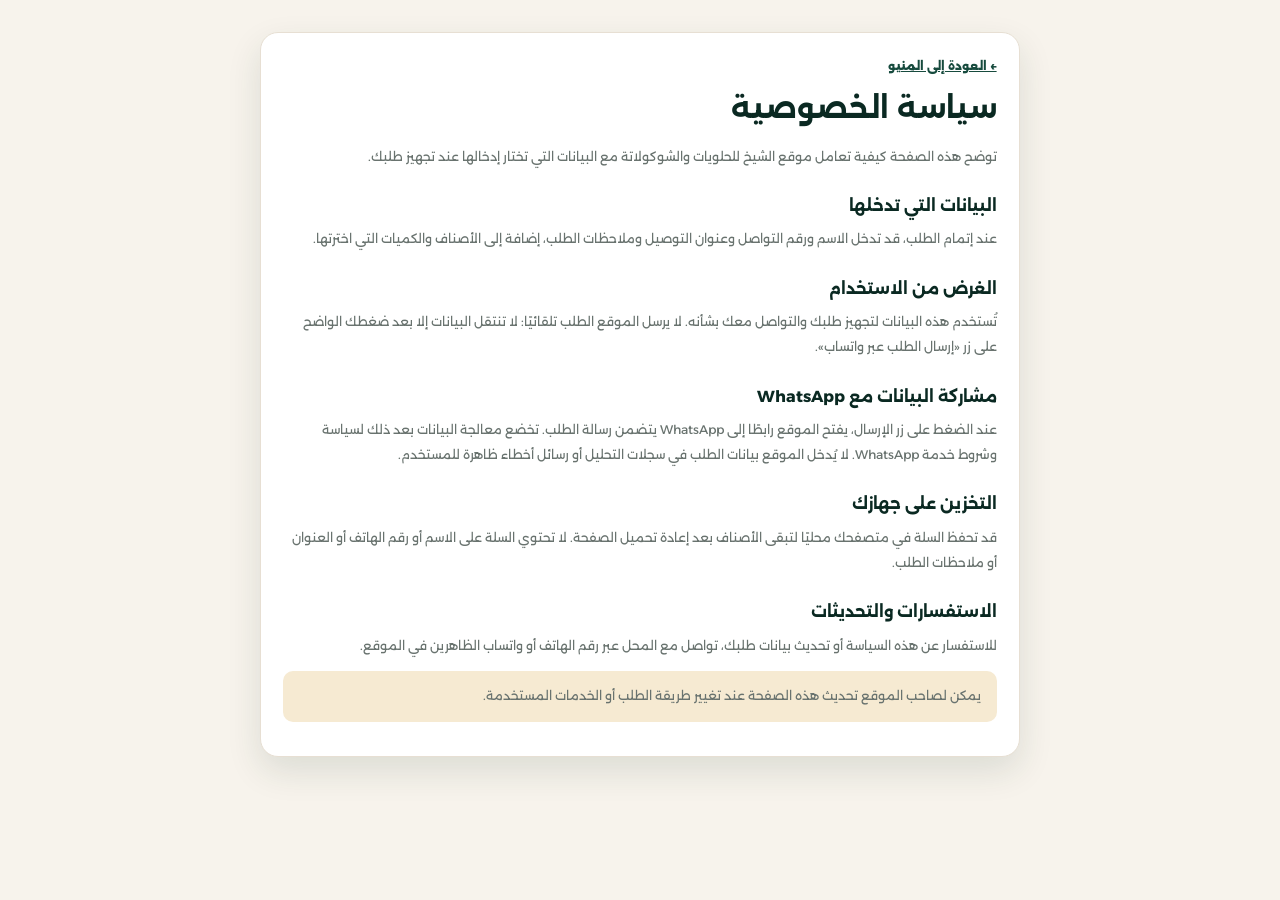
==== privacy.html @ 56fa26df "Add files via upload" ====
<!doctype html>
<html lang="ar" dir="rtl">
  <head>
    <meta charset="utf-8">
    <meta name="viewport" content="width=device-width, initial-scale=1">
    <meta name="description" content="سياسة خصوصية موقع الشيخ للحلويات والشوكولاتة.">
    <meta name="robots" content="index, follow">
    <meta name="referrer" content="strict-origin-when-cross-origin">
    <title>سياسة الخصوصية | الشيخ للحلويات</title>
    <link rel="canonical" href="https://alsheikh.com.ly/privacy.html">
    <link rel="icon" href="images/logo-al-sheikh.jpg" type="image/jpeg">
    <link rel="preconnect" href="https://fonts.googleapis.com">
    <link rel="preconnect" href="https://fonts.gstatic.com" crossorigin>
    <link href="https://fonts.googleapis.com/css2?family=Alexandria:wght@400;500;600;700;800&display=swap" rel="stylesheet">
    <link rel="stylesheet" href="style.css">
  </head>
  <body class="information-page">
    <main class="container policy-content">
      <a class="back-link" href="index.html">← العودة إلى المنيو</a>
      <h1>سياسة الخصوصية</h1>
      <p>توضح هذه الصفحة كيفية تعامل موقع الشيخ للحلويات والشوكولاتة مع البيانات التي تختار إدخالها عند تجهيز طلبك.</p>
      <h2>البيانات التي تدخلها</h2>
      <p>عند إتمام الطلب، قد تدخل الاسم ورقم التواصل وعنوان التوصيل وملاحظات الطلب، إضافة إلى الأصناف والكميات التي اخترتها.</p>
      <h2>الغرض من الاستخدام</h2>
      <p>تُستخدم هذه البيانات لتجهيز طلبك والتواصل معك بشأنه. لا يرسل الموقع الطلب تلقائيًا: لا تنتقل البيانات إلا بعد ضغطك الواضح على زر «إرسال الطلب عبر واتساب».</p>
      <h2>مشاركة البيانات مع WhatsApp</h2>
      <p>عند الضغط على زر الإرسال، يفتح الموقع رابطًا إلى WhatsApp يتضمن رسالة الطلب. تخضع معالجة البيانات بعد ذلك لسياسة وشروط خدمة WhatsApp. لا يُدخل الموقع بيانات الطلب في سجلات التحليل أو رسائل أخطاء ظاهرة للمستخدم.</p>
      <h2>التخزين على جهازك</h2>
      <p>قد تحفظ السلة في متصفحك محليًا لتبقى الأصناف بعد إعادة تحميل الصفحة. لا تحتوي السلة على الاسم أو رقم الهاتف أو العنوان أو ملاحظات الطلب.</p>
      <h2>الاستفسارات والتحديثات</h2>
      <p>للاستفسار عن هذه السياسة أو تحديث بيانات طلبك، تواصل مع المحل عبر رقم الهاتف أو واتساب الظاهرين في الموقع.</p>
      <p class="policy-note">يمكن لصاحب الموقع تحديث هذه الصفحة عند تغيير طريقة الطلب أو الخدمات المستخدمة.</p>
    </main>
  </body>
</html>
---- style.css ----
:root {
  --green:#174b3e;
  --deep:#0a2922;
  --gold:#d9ad5d;
  --gold-soft:#f6ead2;
  --paper:#f7f3ec;
  --ink:#1a2521;
  --muted:#69736f;
  --line:#e7dfd3;
  --white:#fff;
  --shadow:0 14px 34px rgba(21,55,44,.12);
  --shadow-lg:0 22px 50px rgba(10,41,34,.18);
  --radius:18px
}
* {
  box-sizing:border-box
}
html {
  scroll-behavior:smooth
}
body {
  margin:0;
  padding-bottom:72px;
  background:var(--paper);
  color:var(--ink);
  font-family:Alexandria,Tahoma,sans-serif
}
a {
  color:inherit
}
button,input,textarea { font:inherit }
button:focus-visible,a:focus-visible,input:focus-visible,textarea:focus-visible {
  outline:3px solid rgba(217,173,93,.75);
  outline-offset:3px
}
.container {
  width:min(100% - 32px,1160px);
  margin-inline:auto
}
.skip-link {
  position:absolute;
  top:-100px;
  right:1rem;
  z-index:20;
  padding:.7rem 1rem;
  background:var(--gold);
  color:var(--deep);
  border-radius:0 0 .8rem .8rem
}
.skip-link:focus {
  top:0
}
.hero {
  min-height:492px;
  position:relative;
  overflow:hidden;
  color:var(--white);
  background:radial-gradient(circle at 16% 74%,rgba(217,173,93,.27),transparent 20%),radial-gradient(circle at 96% 6%,rgba(255,255,255,.09),transparent 22%),linear-gradient(145deg,var(--deep),var(--green))
}
.hero:after {
  content:"";
  position:absolute;
  inset:auto -25% -190px auto;
  width:410px;
  height:410px;
  border:1px solid rgba(255,255,255,.1);
  border-radius:50%
}
.nav {
  height:78px;
  position:relative;
  z-index:2;
  display:flex;
  align-items:center;
  justify-content:space-between
}
.brand,.footer-brand {
  display:flex;
  align-items:center;
  gap:10px;
  text-decoration:none
}
.brand-mark {
  width:46px;
  height:46px;
  display:block;
  overflow:hidden;
  border-radius:50%;
  background:var(--deep)
}
.brand-mark img {
  display:block;
  width:100%;
  height:100%;
  object-fit:cover;
  transform:scale(1.31)
}
.brand span,.footer-brand span {
  display:grid;
  gap:2px
}
.brand b {
  color:var(--gold);
  font-size:1rem
}
.brand small,.footer-brand small {
  font-size:.58rem;
  color:rgba(255,255,255,.7)
}
.nav-actions {
  display:flex;
  align-items:center;
  gap:7px;
  direction:ltr
}
.icon-link {
  display:grid;
  place-items:center;
  width:38px;
  height:38px;
  border-radius:50%;
  background:rgba(255,255,255,.12);
  text-decoration:none;
  transition:transform .2s ease,background .2s ease
}
.icon-link:hover { transform:translateY(-2px); background:rgba(255,255,255,.22) }
.icon-link svg { width:19px; height:19px }
.instagram-link svg { fill:none; stroke:currentColor; stroke-width:1.8 }
.facebook-link svg,.whatsapp-link svg { fill:currentColor }
.whatsapp-link { color:#fff }
.whatsapp-link:hover { background:#25d366; color:#073d25 }
.call-link {
  display:flex;
  align-items:center;
  justify-content:center;
  gap:.45rem;
  width:38px;
  height:38px;
  overflow:hidden;
  border-radius:50%;
  background:var(--gold);
  color:var(--deep);
  text-decoration:none;
  transition:transform .2s ease,background .2s ease
}
.call-link:hover { transform:translateY(-2px) }
.call-link svg { width:18px; height:18px; fill:currentColor; flex:0 0 auto }
.contact-label { display:none; white-space:nowrap }
.hero-content {
  position:relative;
  z-index:1;
  min-height:414px;
  display:flex;
  align-items:flex-start;
  padding-top:54px
}
.hero-copy {
  position:relative;
  z-index:1;
  max-width:330px
}
.kicker {
  margin:0 0 .65rem;
  color:var(--gold);
  font-size:.67rem;
  font-weight:800;
  letter-spacing:.13em
}
.hero h1 {
  margin:0;
  font-size:clamp(2.15rem,10vw,3.45rem);
  line-height:1.23;
  letter-spacing:-.055em
}
.hero-copy>p:not(.kicker) {
  margin:1rem 0 0;
  color:rgba(255,255,255,.82);
  font-size:.78rem;
  line-height:1.95
}
.hero-actions {
  display:grid;
  grid-template-columns:1.25fr 1fr;
  gap:.55rem;
  margin-top:1.55rem
}
.button {
  display:flex;
  justify-content:center;
  align-items:center;
  gap:.45rem;
  min-height:48px;
  border-radius:12px;
  padding:.7rem;
  text-decoration:none;
  font-size:.71rem;
  font-weight:800
}
.button-gold {
  background:var(--gold);
  color:var(--deep);
  box-shadow:0 8px 18px rgba(0,0,0,.18);
  transition:transform .2s ease,box-shadow .2s ease,background .2s ease
}
.button-ghost {
  border:1px solid rgba(255,255,255,.35);
  color:#fff;
  transition:transform .2s ease,background .2s ease,border-color .2s ease
}
.button:hover { transform:translateY(-2px) }
.button-ghost:hover { background:rgba(255,255,255,.12); border-color:rgba(255,255,255,.7) }
.hero-art {
  position:absolute;
  left:-68px;
  bottom:10px;
  width:205px;
  height:205px;
  opacity:.46;
  transform:rotate(8deg)
}
.hero-art:before {
  content:"";
  position:absolute;
  inset:-12px;
  border:1px solid rgba(217,173,93,.75);
  border-radius:46% 54% 52% 48%
}
.hero-art img {
  width:100%;
  height:100%;
  object-fit:cover;
  border:7px solid rgba(255,255,255,.12);
  border-radius:48% 52% 43% 57%;
  box-shadow:var(--shadow-lg)
}
.spark {
  position:absolute;
  width:9px;
  height:9px;
  background:var(--gold);
  transform:rotate(45deg)
}
.spark-one {
  top:-4px;
  right:10%
}
.spark-two {
  bottom:7%;
  left:-10px;
  width:6px;
  height:6px
}
.intro {
  position:relative;
  z-index:2;
  display:flex;
  overflow:auto;
  margin-top:-17px;
  background:var(--white);
  border:1px solid var(--line);
  border-radius:15px;
  box-shadow:0 11px 25px rgba(23,75,62,.09);
  scrollbar-width:none
}
.intro::-webkit-scrollbar {
  display:none
}
.intro div {
  min-width:155px;
  padding:1rem 1.1rem;
  display:grid;
  gap:.3rem;
  border-left:1px solid var(--line)
}
.intro div:last-child {
  border:0
}
.intro strong {
  color:var(--green);
  font-size:.71rem
}
.intro span {
  color:var(--muted);
  font-size:.57rem;
  line-height:1.6
}
.menu-section {
  padding:3.2rem 0 3rem
}
.section-head {
  display:grid;
  gap:1.25rem;
  margin-bottom:1.3rem
}
.section-head h2 {
  margin:0;
  font-size:1.85rem;
  letter-spacing:-.05em
}
.section-description {
  margin:.6rem 0 0;
  color:var(--muted);
  font-size:.67rem;
  line-height:1.8
}
.search {
  height:50px;
  display:flex;
  width:100%;
  max-width:100%;
  align-items:center;
  gap:.65rem;
  padding:0 1rem;
  background:var(--white);
  border:1px solid var(--line);
  border-radius:13px;
  box-shadow:0 5px 14px rgba(45,50,45,.04);
  color:var(--green);
  transform:none;
  transition:border-color .16s ease,box-shadow .16s ease
}
.search:focus-within {
  transform:none;
  border-color:var(--green);
  box-shadow:0 5px 14px rgba(45,50,45,.04)
}
.search span {
  font-size:1.35rem
}
.search input {
  flex:1 1 0;
  min-width:0;
  width:100%;
  border:0;
  outline:0;
  background:transparent;
  color:var(--ink);
  font:inherit;
  font-size:.75rem;
  transform:none;
  transition:none;
  appearance:none;
  -webkit-appearance:none
}
.categories {
  display:flex;
  gap:.55rem;
  overflow-x:auto;
  margin:0 -16px 1.4rem;
  padding:0 16px .3rem;
  scrollbar-width:none
}
.categories::-webkit-scrollbar {
  display:none
}
.category {
  flex:0 0 auto;
  min-height:39px;
  padding:.55rem .9rem;
  border:1px solid #d8d5cc;
  border-radius:999px;
  background:#fff;
  color:var(--green);
  font:700 .64rem Alexandria,Tahoma,sans-serif
}
.category.active {
  background:var(--green);
  border-color:var(--green);
  color:#fff;
  box-shadow:0 6px 13px rgba(23,75,62,.18)
}
.menu-grid {
  display:grid;
  grid-template-columns:repeat(2,minmax(0,1fr));
  gap:.8rem
}
.menu-category-title,.menu-family-title {
  grid-column:1 / -1;
  font-weight:800
}
.menu-category-title {
  margin-top:.65rem;
  padding:.75rem .9rem;
  border-radius:12px;
  background:var(--green);
  color:#fff;
  font-size:.82rem;
  box-shadow:0 7px 16px rgba(23,75,62,.13)
}
.menu-family-title {
  display:flex;
  align-items:center;
  gap:.55rem;
  margin-top:.35rem;
  color:var(--green);
  font-size:.72rem
}
.menu-family-title::after {
  content:"";
  height:1px;
  flex:1;
  background:var(--line)
}
.item {
  overflow:hidden;
  background:var(--white);
  border:1px solid var(--line);
  border-radius:var(--radius);
  box-shadow:0 5px 14px rgba(34,43,38,.05)
}
.item-photo {
  position:relative;
  aspect-ratio:1/1;
  overflow:hidden;
  background:linear-gradient(135deg,#f5ecde,#dcc293)
}
.item-photo:after {
  content:"";
  position:absolute;
  inset:auto 0 0;
  height:30%;
  background:linear-gradient(transparent,rgba(0,0,0,.18))
}
.item-photo img {
  display:block;
  width:100%;
  height:100%;
  object-fit:cover;
  transition:transform .35s ease
}
.item:hover .item-photo img { transform:scale(1.04) }
.item-photo.has-image-fallback { background:radial-gradient(circle at 50% 42%,#fff 0 18%,transparent 19%),linear-gradient(135deg,#f7efdf,#d8b46d) }
.item-photo img.is-logo-fallback { object-fit:cover; padding:0; transform:none; filter:none }
.item-photo img.is-loaded { animation:photo-in .35s ease-out }
.item { content-visibility:auto; contain-intrinsic-size:auto 430px }
@media (prefers-reduced-motion:reduce) {
  *,*::before,*::after { scroll-behavior:auto !important; animation-duration:.01ms !important; transition-duration:.01ms !important }
}
@keyframes photo-in { from { opacity:.55; transform:scale(1.025) } to { opacity:1; transform:scale(1) } }
.item-body {
  padding:.9rem;
  text-align:center
}
.item-category {
  display:inline-block;
  padding:.3rem .65rem;
  border-radius:999px;
  background:var(--gold-soft);
  color:#886227;
  font-size:.56rem;
  font-weight:800
}
.item h3 {
  min-height:2.8em;
  margin:.55rem 0 .35rem;
  color:var(--deep);
  font-size:.82rem;
  line-height:1.6
}
.item-order {
  display:flex;
  align-items:center;
  justify-content:center;
  gap:.45rem;
  min-height:42px;
  margin-top:.7rem;
  border:0;
  border-radius:11px;
  background:var(--green);
  color:#fff;
  box-shadow:0 6px 13px rgba(23,75,62,.18);
  font-size:.68rem;
  font-weight:800;
  transition:transform .2s ease,background .2s ease,box-shadow .2s ease
}
.item-price {
  margin:.4rem 0 .65rem;
  color:var(--muted);
  font-size:.62rem
}
.item-price strong { color:var(--green) }
.item-price .price-on-request { color:#9a6c24 }
.item-help { margin:.65rem 0; color:var(--muted); font-size:.56rem; line-height:1.7 }
.item-order-icon { font-size:.9rem; line-height:1 }
.image-placeholder {
  display:grid;
  align-content:center;
  justify-items:center;
  gap:.4rem;
  width:100%;height:100%;
  background:linear-gradient(135deg,#eee5d8,#d7b77c);
  color:var(--green);font-size:.68rem;font-weight:700;
  text-align:center
}
.image-placeholder::before { content:"✦"; color:#9a6c24; font-size:1.25rem }
.pack-control,.quantity-control {
  display:grid;justify-items:center;gap:.35rem;
  margin:.65rem 0;color:var(--muted);font-size:.58rem
}
.control-label { color:var(--muted); font-weight:700 }
.control-buttons { display:flex;align-items:center;justify-content:center;gap:.55rem }
.unit-label { color:var(--muted); font-size:.55rem }
.pack-control button,.quantity-control button,.cart-line-actions button {
  display:grid;place-items:center;width:32px;height:32px;border:1px solid #cfb783;
  border-radius:9px;background:#fff;color:var(--green);font:700 1.25rem Arial;cursor:pointer
}
.pack-control output,.quantity-control output { min-width:58px;text-align:center;color:var(--deep);font-size:.75rem;font-weight:800 }
.item-order { width:100%;cursor:pointer;font-family:inherit }
.item-order:hover { background:#103c31;transform:translateY(-2px);box-shadow:0 9px 18px rgba(23,75,62,.23) }
.cart-toggle {
  position:fixed;z-index:10;right:auto;left:18px;bottom:84px;display:flex;align-items:center;gap:.5rem;
  border:0;border-radius:999px;padding:.85rem 1.05rem;background:var(--gold);color:var(--deep);
  box-shadow:0 10px 25px rgba(0,0,0,.22);font:800 .7rem Alexandria,Tahoma,sans-serif;cursor:pointer;
  transition:transform .2s ease,box-shadow .2s ease
}
.cart-toggle:hover { transform:translateY(-2px);box-shadow:0 14px 28px rgba(0,0,0,.25) }
.cart-toggle span { display:grid;place-items:center;min-width:20px;height:20px;border-radius:50%;background:var(--deep);color:#fff;font-size:.6rem }
.cart-toast {
  position:fixed;z-index:21;right:auto;left:18px;bottom:138px;margin:0;padding:.7rem .9rem;
  border-radius:9px;background:var(--deep);color:#fff;box-shadow:0 8px 18px rgba(0,0,0,.18);
  font-size:.62rem;font-weight:700
}
.cart-backdrop { position:fixed;inset:0;z-index:19;background:rgba(5,26,20,.52) }
.cart-open { overflow:hidden }
.cart-panel {
  position:fixed;z-index:20;top:0;bottom:0;right:auto;left:0;width:min(calc(100% - 16px),440px);padding:1rem;
  overflow:auto;background:var(--paper);box-shadow:12px 0 40px rgba(0,0,0,.22);transform:translateX(-110%);transition:transform .28s cubic-bezier(.2,.75,.2,1)
}
.cart-panel.open { transform:translateX(0) }
.cart-head { position:sticky;top:-1rem;z-index:2;display:flex;align-items:center;justify-content:space-between;padding:1rem 0;border-bottom:1px solid var(--line);background:var(--paper) }
.cart-head h2,.checkout-form h3 { margin:0;color:var(--green);font-size:1rem }
.close-button { display:grid;place-items:center;width:34px;height:34px;border:1px solid var(--line);border-radius:50%;background:#fff;color:var(--green);font-size:1.5rem;line-height:1;cursor:pointer }
.cart-items { display:grid;gap:.65rem;max-height:38vh;margin:1rem 0;overflow:auto;overscroll-behavior:contain;padding-left:.2rem }
.cart-line { display:flex;align-items:center;justify-content:space-between;gap:.6rem;padding:.85rem;background:#fff;border:1px solid var(--line);border-radius:13px;font-size:.68rem;box-shadow:0 3px 10px rgba(34,43,38,.04) }
.cart-line strong { color:var(--green) }.cart-line small { display:block;margin-top:.28rem;color:var(--muted);font-size:.56rem;line-height:1.65 }
.cart-line-actions { display:flex;align-items:center;gap:.4rem;flex:0 0 auto }.cart-line-actions b{min-width:20px;text-align:center;color:var(--green)}
.cart-empty { text-align:center;color:var(--muted);font-size:.72rem;padding:1.3rem 0 }
.cart-total { display:flex;justify-content:space-between;align-items:center;margin-top:.75rem;padding:1rem;background:var(--deep);border-radius:13px;color:#fff;font-size:.73rem }.cart-total strong{color:var(--gold);font-size:.9rem}
.cart-note { margin:.65rem 0 1rem;color:var(--muted);font-size:.58rem;line-height:1.7 }
.privacy-notice { margin:0;color:var(--muted);font-size:.57rem;line-height:1.8 }
.privacy-notice a { color:var(--green);font-weight:800 }
.checkout-status { min-height:1.5em;margin:0;color:var(--green);font-size:.6rem;line-height:1.7 }
.information-page { min-height:100vh;padding:2rem 0;background:var(--paper) }
.policy-content { max-width:760px;padding:1.4rem;background:var(--white);border:1px solid var(--line);border-radius:var(--radius);box-shadow:var(--shadow) }
.policy-content h1,.policy-content h2 { color:var(--deep) }
.policy-content h1 { margin:1rem 0 1.2rem;font-size:1.8rem }
.policy-content h2 { margin:1.65rem 0 .55rem;font-size:1rem }
.policy-content p { color:var(--muted);font-size:.78rem;line-height:2 }
.back-link { color:var(--green);font-size:.72rem;font-weight:800 }
.policy-note { padding:.8rem 1rem;background:var(--gold-soft);border-radius:10px }
.checkout-form { display:grid;gap:.75rem;margin-top:.3rem;padding:1rem;background:#fff;border:1px solid var(--line);border-radius:15px;box-shadow:0 4px 12px rgba(34,43,38,.04) }
.delivery-options { display:grid;grid-template-columns:repeat(2,minmax(0,1fr));gap:.5rem;font-size:.67rem;color:var(--ink) }
.delivery-options label { position:relative;display:grid;place-items:center;min-height:46px;border:1px solid var(--line);border-radius:10px;background:var(--paper);cursor:pointer }
.delivery-options label input { position:absolute;right:.7rem;width:17px;height:17px;margin:0;z-index:1 }
.delivery-options label span { width:100%;text-align:center;pointer-events:none }
.delivery-options label:has(input:checked) { border-color:var(--green);background:#edf5f1;color:var(--green);box-shadow:0 4px 10px rgba(23,75,62,.09) }
.checkout-form>label { display:grid;gap:.35rem;color:var(--green);font-size:.62rem;font-weight:700 }
.field-help { color:var(--muted);font-size:.54rem;font-weight:500 }
.checkout-form input:not([type="radio"]),.checkout-form textarea { width:100%;border:1px solid var(--line);border-radius:8px;padding:.65rem;background:#fff;color:var(--ink);font:inherit;font-size:16px }
.checkout-form textarea { min-height:84px;resize:vertical;line-height:1.65 }
.optional { color:var(--muted);font-weight:500 }
.checkout-form h3 { text-align:center;font-size:1.05rem }
.checkout-button { border:0;border-radius:10px;padding:.95rem;background:var(--green);color:#fff;font:800 .72rem Alexandria,Tahoma,sans-serif;cursor:pointer;box-shadow:0 7px 14px rgba(23,75,62,.18);transition:transform .2s ease,background .2s ease }
.checkout-button:hover:not(:disabled) { transform:translateY(-1px);background:#103c31 }
.checkout-button:disabled { cursor:not-allowed; opacity:.48 }
input[type="radio"] { accent-color:var(--green) }
@media (max-width:649px) {
  .cart-panel { width:100%;padding:1rem 1rem calc(1rem + env(safe-area-inset-bottom));box-shadow:none }
  .cart-head { top:-1rem }
  .cart-items { max-height:34vh }
  .cart-line { align-items:flex-start }
  .cart-line-actions { padding-top:.15rem }
  .cart-toast { right:12px;left:12px;bottom:82px;text-align:center }
}
.load-more {
  display:block;
  margin:1.5rem auto 0;
  min-width:190px;
  padding:.78rem 1.15rem;
  border:1px solid var(--green);
  border-radius:999px;
  background:transparent;
  color:var(--green);
  font-size:.72rem;
  font-weight:800;
  cursor:pointer
}
.load-more:hover { background:var(--green); color:#fff }
.empty {
  padding:2rem;
  text-align:center;
  color:var(--muted);
  font-size:.8rem
}
footer {
  padding:1.6rem 0 1.9rem;
  background:var(--deep);
  color:#fff
}
.footer-inner {
  display:grid;
  gap:1.2rem
}
.footer-brand .brand-mark {
  width:43px;
  height:43px;
}
.footer-brand b {
  font-size:.72rem
}
.footer-links {
  display:flex;
  justify-content:space-between;
  color:var(--gold);
  font-size:.63rem
}
.footer-links a {
  text-decoration:none
}
.footer-phone { display:inline-flex; align-items:center; gap:.35rem }
.footer-phone svg { width:15px; height:15px; fill:currentColor }
.mobile-dock {
  position:fixed;
  z-index:9;
  right:12px;
  bottom:12px;
  left:12px;
  display:grid;
  grid-template-columns:repeat(3,1fr);
  padding:6px;
  border:1px solid rgba(255,255,255,.45);
  border-radius:17px;
  background:rgba(12,48,40,.94);
  box-shadow:0 12px 28px rgba(0,0,0,.24);
  /* الخلفية شبه المعتمة أخف من blur المستمر، خصوصًا على الهواتف. */
}
.mobile-dock a {
  display:grid;
  place-items:center;
  gap:3px;
  min-height:48px;
  color:#fff;
  text-decoration:none;
  font-size:.57rem;
  font-weight:700
}
.mobile-dock a+a {
  border-right:1px solid rgba(255,255,255,.14)
}
.mobile-dock span {
  color:var(--gold);
  font:bold 1rem Arial
}
.mobile-dock svg {
  width:19px;
  height:19px;
  fill:none;
  stroke:var(--gold);
  stroke-width:1.8;
  stroke-linecap:round;
  stroke-linejoin:round
}
.mobile-dock a:first-child svg,.mobile-dock a:last-child svg { fill:var(--gold); stroke:none }
@media(min-width:650px) {
  body {
    padding-bottom:0
  }
  .container {
    width:min(100% - 56px,1160px)
  }
  .hero {
    min-height:570px
  }
  .nav {
    height:95px
  }
  .brand-mark {
    width:58px;
    height:58px
  }
  .brand b {
    font-size:1.2rem
  }
  .call-link {
    width:auto;
    height:auto;
    padding:11px 15px;
    border:1px solid rgba(255,255,255,.28);
    background:transparent;
    color:#fff;
    font-size:.75rem
  }
  .contact-label { display:inline; font-size:inherit }
  .hero-content {
    min-height:475px;
    align-items:center;
    padding-top:0
  }
  .hero-copy {
    max-width:620px
  }
  .hero h1 {
    font-size:clamp(2.6rem,5.5vw,4.6rem)
  }
  .hero-copy>p:not(.kicker) {
    font-size:.92rem
  }
  .hero-actions {
    display:flex
  }
  .button {
    min-height:auto;
    padding:.9rem 1.3rem;
    border-radius:999px
  }
  .hero-art {
    left:5%;
    bottom:80px;
    width:300px;
    height:300px;
    opacity:1
  }
  .intro {
    display:grid;
    grid-template-columns:repeat(3,1fr);
    margin-top:-42px
  }
  .intro div {
    padding:1.25rem 1.8rem
  }
  .section-head {
    display:flex;
    justify-content:space-between;
    align-items:end
  }
  .search {
    width:310px
  }
  .categories {
    margin-inline:0;
    padding-inline:0;
    overflow:visible
  }
  .menu-grid {
    grid-template-columns:repeat(3,1fr);
    gap:1.1rem
  }
  .item {
    transition:transform .2s,box-shadow .2s
  }
  .item:hover {
    transform:translateY(-5px);
    box-shadow:var(--shadow)
  }
  .item h3 {
    font-size:.95rem
  }
  .item-order {
    font-size:.72rem
  }
  .mobile-dock {
    display:none
  }
  .cart-toggle { bottom:18px }
  .cart-toast { bottom:72px }
  .footer-inner {
    display:flex;
    justify-content:space-between;
    align-items:center
  }
}
@media(min-width:1000px) {
  .menu-grid {
    grid-template-columns:repeat(4,1fr)
  }
}
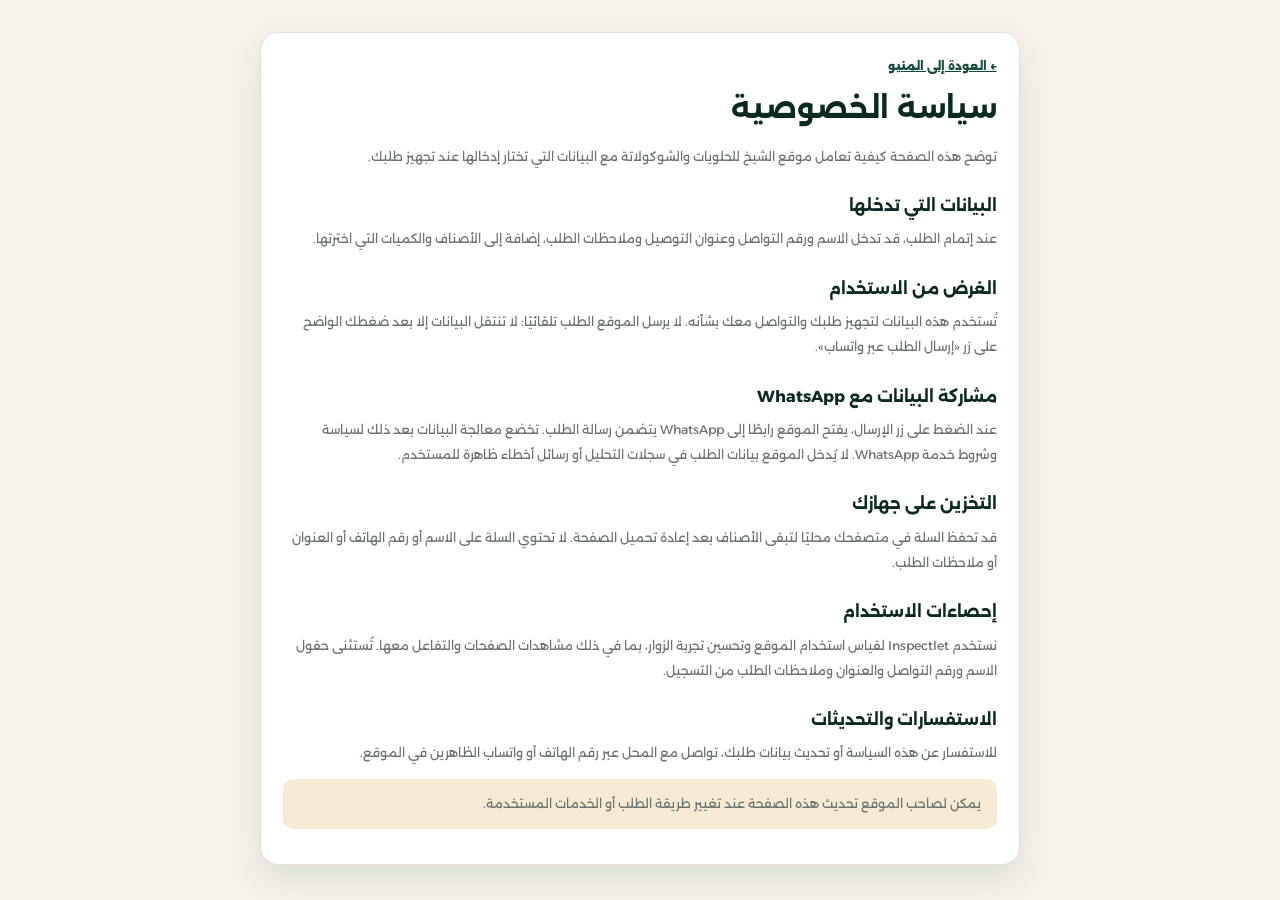
==== commit 167f10a7: "Integrate Inspectlet for site usage tracking Added Inspectlet tracking code for usage statistics." ====
--- a/privacy.html
+++ b/privacy.html
@@ -13,6 +13,17 @@
     <link rel="preconnect" href="https://fonts.gstatic.com" crossorigin>
     <link href="https://fonts.googleapis.com/css2?family=Alexandria:wght@400;500;600;700;800&display=swap" rel="stylesheet">
     <link rel="stylesheet" href="style.css">
+    <!-- Begin Inspectlet Tracking Code -->
+    <script type="text/javascript">
+    (function() {
+    window.__insp = window.__insp || [];
+    __insp.push(['wid', 675355868]);
+    var ldinsp = function(){
+    if(typeof window.__inspld != "undefined") return; window.__inspld = 1; var insp = document.createElement('script'); insp.type = 'text/javascript'; insp.async = true; insp.id = "inspsync"; insp.src = ('https:' == document.location.protocol ? 'https' : 'http') + '://cdn.inspectlet.com/inspectlet.js?wid=675355868&r=' + Math.floor(new Date().getTime()/3600000); var x = document.getElementsByTagName('script')[0]; x.parentNode.insertBefore(insp, x); };
+    setTimeout(ldinsp, 0);
+    })();
+    </script>
+    <!-- End Inspectlet Tracking Code -->
   </head>
   <body class="information-page">
     <main class="container policy-content">
@@ -27,6 +38,8 @@
       <p>عند الضغط على زر الإرسال، يفتح الموقع رابطًا إلى WhatsApp يتضمن رسالة الطلب. تخضع معالجة البيانات بعد ذلك لسياسة وشروط خدمة WhatsApp. لا يُدخل الموقع بيانات الطلب في سجلات التحليل أو رسائل أخطاء ظاهرة للمستخدم.</p>
       <h2>التخزين على جهازك</h2>
       <p>قد تحفظ السلة في متصفحك محليًا لتبقى الأصناف بعد إعادة تحميل الصفحة. لا تحتوي السلة على الاسم أو رقم الهاتف أو العنوان أو ملاحظات الطلب.</p>
+      <h2>إحصاءات الاستخدام</h2>
+      <p>نستخدم Inspectlet لقياس استخدام الموقع وتحسين تجربة الزوار، بما في ذلك مشاهدات الصفحات والتفاعل معها. تُستثنى حقول الاسم ورقم التواصل والعنوان وملاحظات الطلب من التسجيل.</p>
       <h2>الاستفسارات والتحديثات</h2>
       <p>للاستفسار عن هذه السياسة أو تحديث بيانات طلبك، تواصل مع المحل عبر رقم الهاتف أو واتساب الظاهرين في الموقع.</p>
       <p class="policy-note">يمكن لصاحب الموقع تحديث هذه الصفحة عند تغيير طريقة الطلب أو الخدمات المستخدمة.</p>
